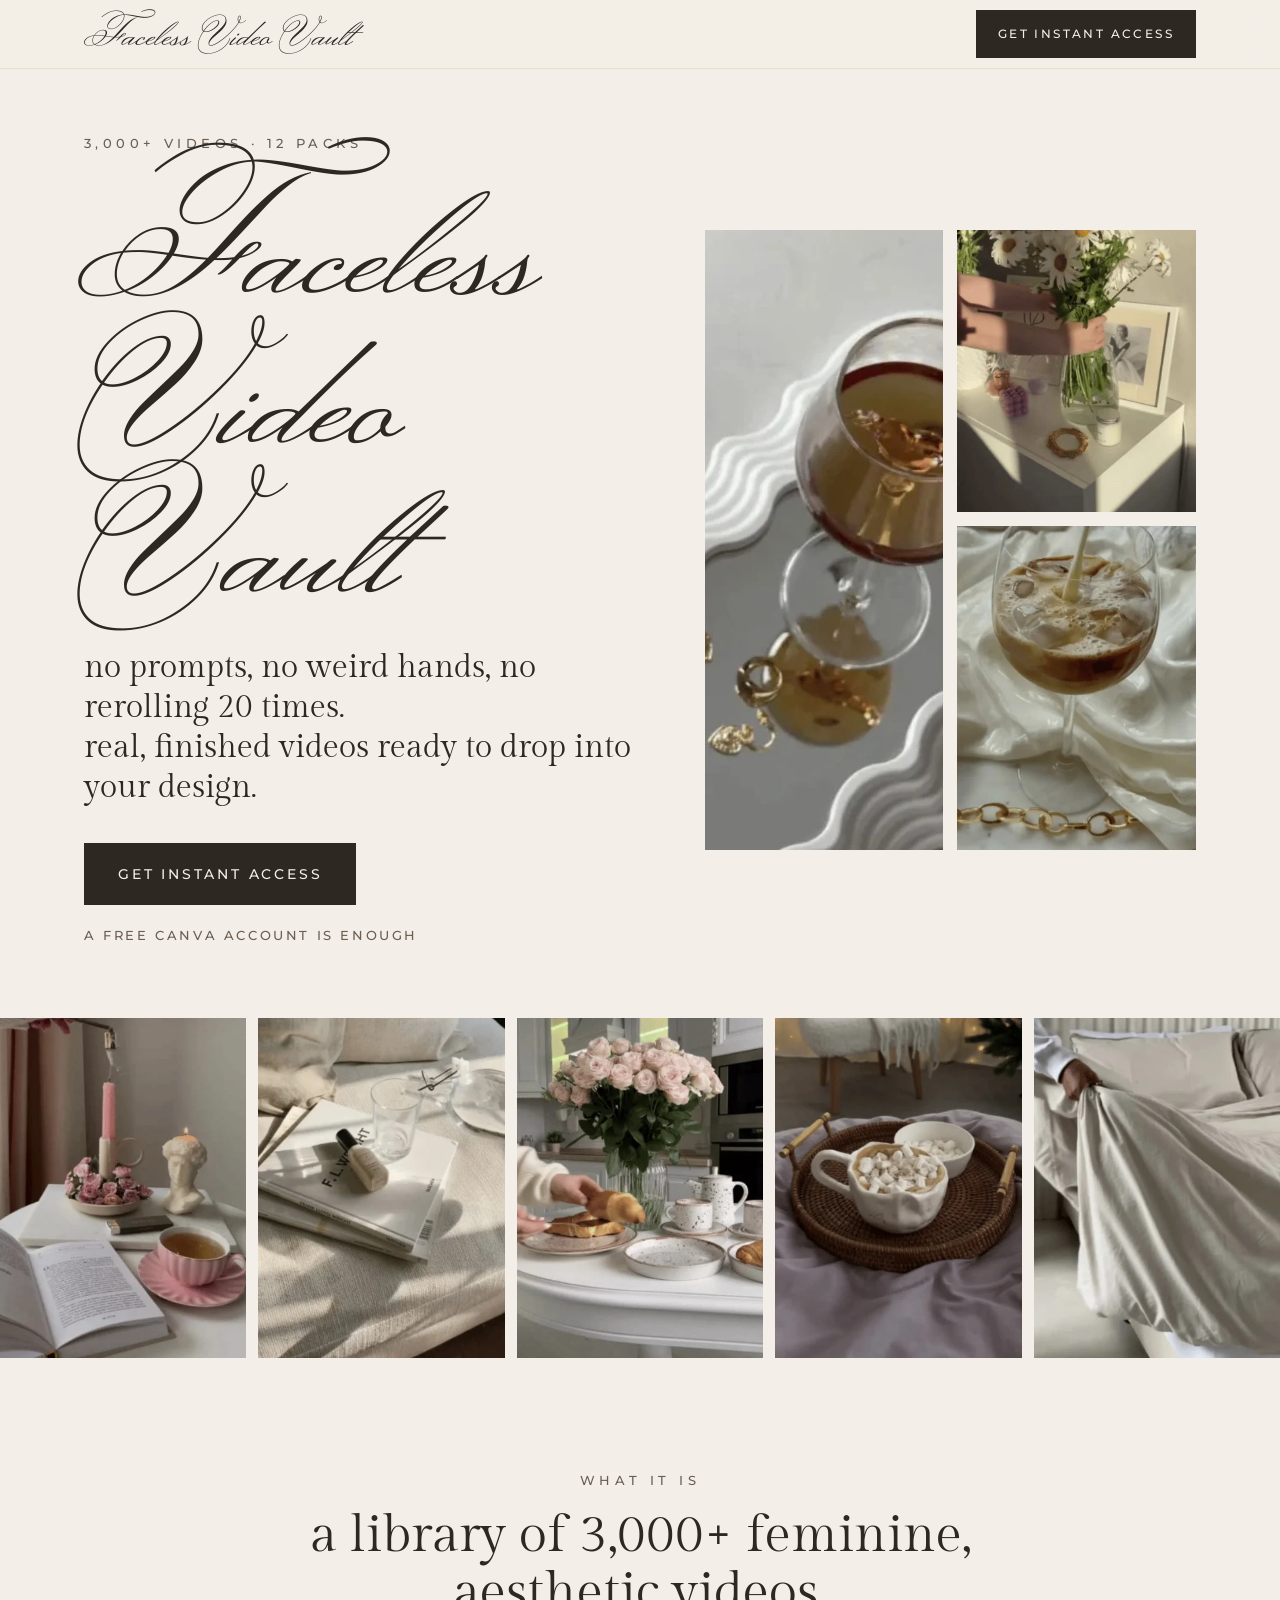
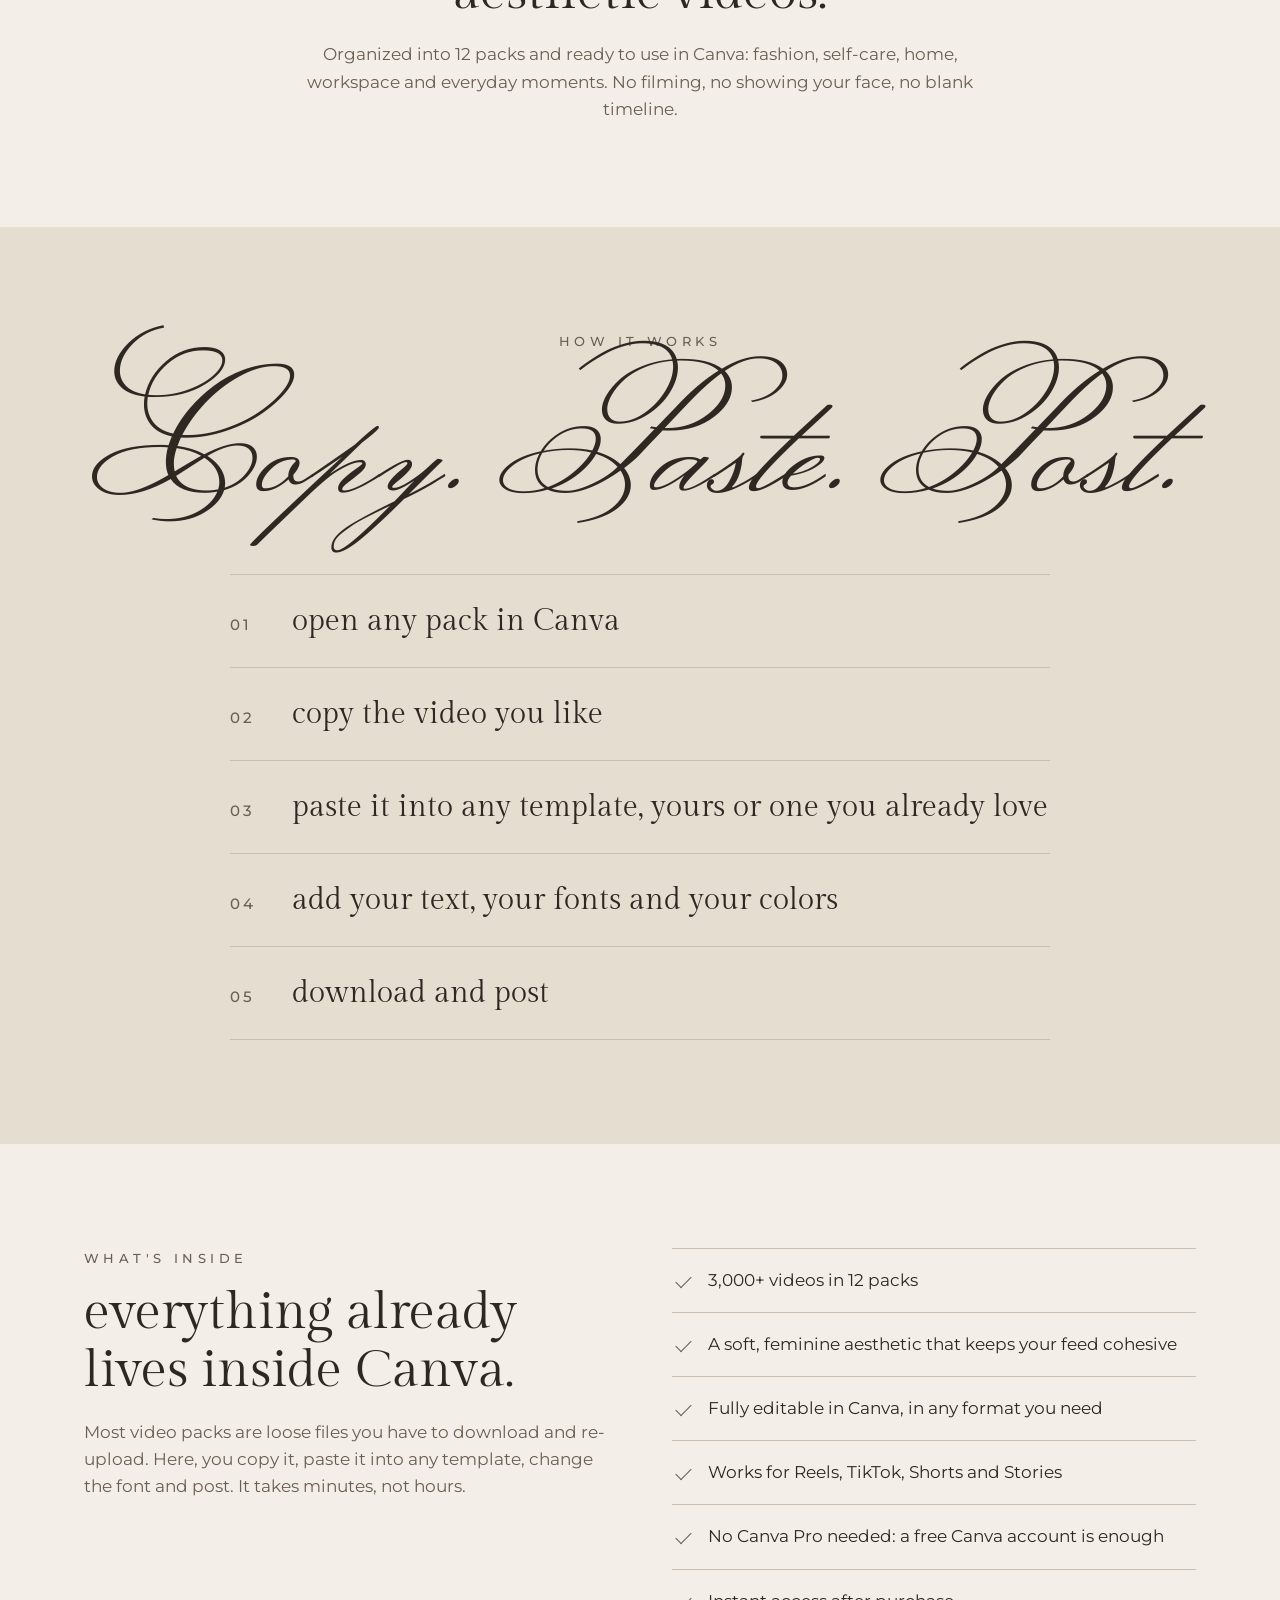
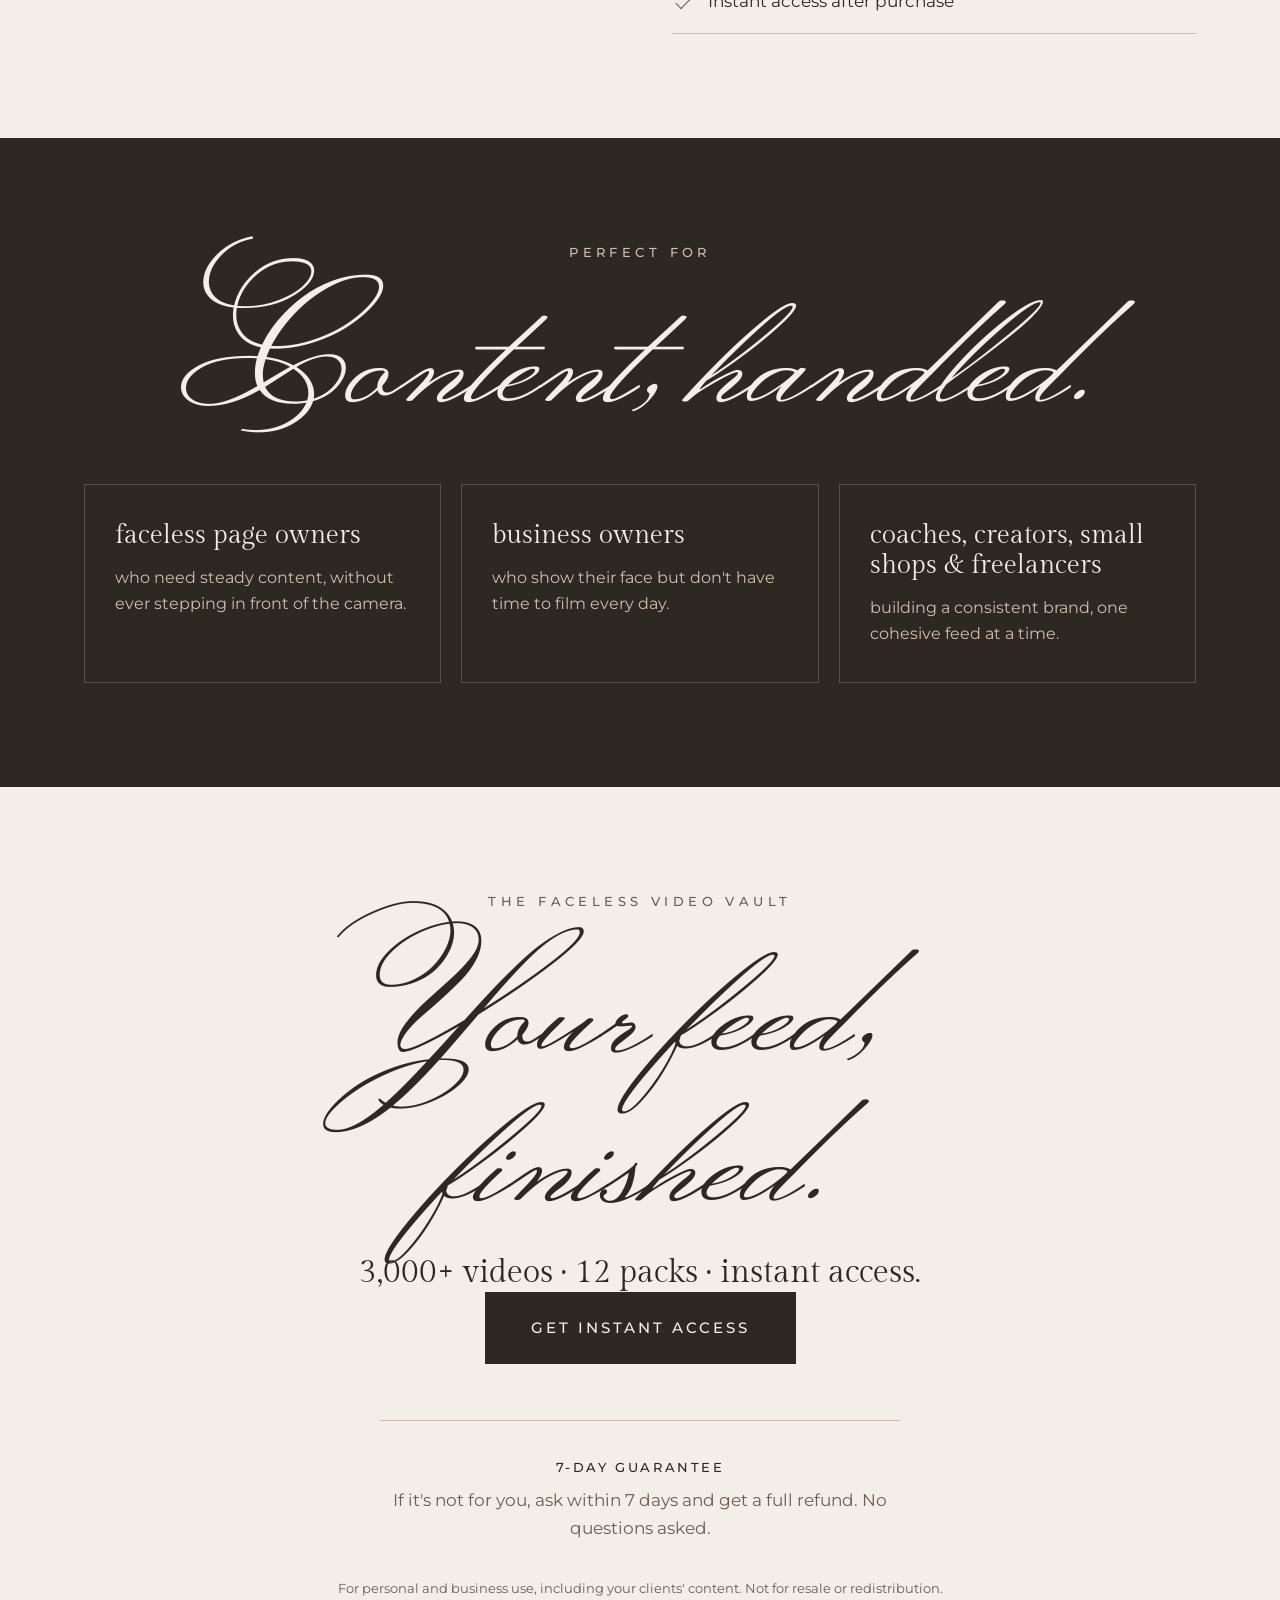
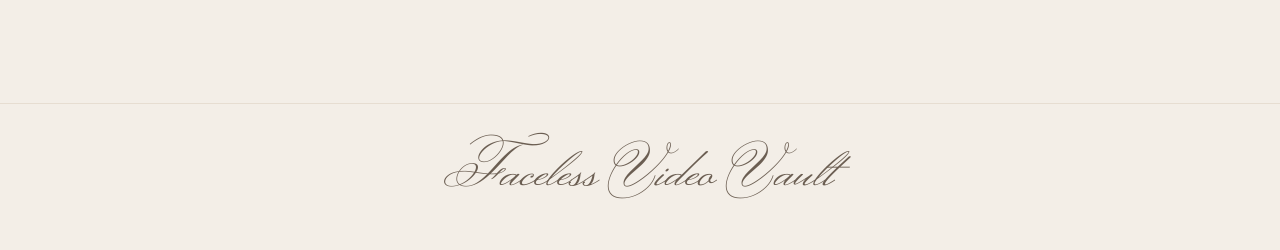
==== faceless-video-vault/index.html @ b36aadd5 "Add Faceless Video Vault landing page (EN) in /faceless-video-vault Co-Authored-By: Claude Sonnet 5." ====
<!DOCTYPE html>
<html lang="en">
<head>
<meta charset="UTF-8">
<meta name="viewport" content="width=device-width, initial-scale=1.0">
<title>The Faceless Video Vault — 3,000+ aesthetic videos for Canva</title>
<meta name="description" content="3,000+ feminine, aesthetic videos in 12 packs, ready to use in Canva. No filming, no showing your face, no blank timeline.">
<link rel="preconnect" href="https://fonts.googleapis.com">
<link rel="preconnect" href="https://fonts.gstatic.com" crossorigin>
<link href="https://fonts.googleapis.com/css2?family=Gilda+Display&family=Monsieur+La+Doulaise&family=Montserrat:wght@300;400;500&display=swap" rel="stylesheet">
<link rel="stylesheet" href="styles.css">
</head>
<body>

<header class="nav">
  <div class="wrap nav-inner">
    <a href="#top" class="brand">Faceless Video Vault</a>
    <a href="#buy" class="btn btn-sm">Get instant access</a>
  </div>
</header>

<main id="top">

<!-- HERO -->
<section class="hero">
  <div class="wrap hero-grid">
    <div class="hero-copy">
      <p class="eyebrow">3,000+ videos · 12 packs</p>
      <h1 class="script hero-title">Faceless<br>Video Vault</h1>
      <p class="lead serif">no prompts, no weird hands, no rerolling 20 times.<br>real, finished videos ready to drop into your design.</p>
      <div class="hero-actions">
        <a href="#buy" class="btn">Get instant access</a>
        <span class="small-caps muted">A free Canva account is enough</span>
      </div>
    </div>
    <div class="hero-photos" aria-hidden="true">
      <img class="ph ph-a" src="assets/wine-glass.webp" alt="" width="453" height="726">
      <div class="ph-col">
        <img class="ph ph-b" src="assets/daisies.webp" alt="" width="453" height="607">
        <img class="ph ph-c" src="assets/iced-latte.webp" alt="" width="452" height="607">
      </div>
    </div>
  </div>
</section>

<!-- STRIP -->
<section class="strip" aria-label="Preview">
  <div class="strip-row" aria-hidden="true">
    <img src="assets/candle-tea.webp" alt="" loading="lazy">
    <img src="assets/book-shadow.webp" alt="" loading="lazy">
    <img src="assets/roses-croissant.webp" alt="" loading="lazy">
    <img src="assets/cocoa-tray.webp" alt="" loading="lazy">
    <img src="assets/linen-bed.webp" alt="" loading="lazy">
  </div>
</section>

<!-- WHAT IT IS -->
<section class="section center">
  <div class="wrap narrow">
    <p class="eyebrow">What it is</p>
    <h2 class="serif h2">a library of 3,000+ feminine, aesthetic videos.</h2>
    <p class="body">Organized into 12 packs and ready to use in Canva: fashion, self-care, home, workspace and everyday moments. No filming, no showing your face, no blank timeline.</p>
  </div>
</section>

<!-- HOW IT WORKS -->
<section class="section linen">
  <div class="wrap">
    <div class="center">
      <p class="eyebrow">How it works</p>
      <h2 class="script h2-script">Copy. Paste. Post.</h2>
    </div>
    <ol class="steps">
      <li><span class="num">01</span><span class="serif">open any pack in Canva</span></li>
      <li><span class="num">02</span><span class="serif">copy the video you like</span></li>
      <li><span class="num">03</span><span class="serif">paste it into any template, yours or one you already love</span></li>
      <li><span class="num">04</span><span class="serif">add your text, your fonts and your colors</span></li>
      <li><span class="num">05</span><span class="serif">download and post</span></li>
    </ol>
  </div>
</section>

<!-- WHAT'S INSIDE -->
<section class="section">
  <div class="wrap inside-grid">
    <div>
      <p class="eyebrow">What's inside</p>
      <h2 class="serif h2">everything already lives inside Canva.</h2>
      <p class="body">Most video packs are loose files you have to download and re-upload. Here, you copy it, paste it into any template, change the font and post. It takes minutes, not hours.</p>
    </div>
    <ul class="checks">
      <li>3,000+ videos in 12 packs</li>
      <li>A soft, feminine aesthetic that keeps your feed cohesive</li>
      <li>Fully editable in Canva, in any format you need</li>
      <li>Works for Reels, TikTok, Shorts and Stories</li>
      <li>No Canva Pro needed: a free Canva account is enough</li>
      <li>Instant access after purchase</li>
    </ul>
  </div>
</section>

<!-- PERFECT FOR -->
<section class="section dark">
  <div class="wrap">
    <div class="center">
      <p class="eyebrow light">Perfect for</p>
      <h2 class="script h2-script">Content, handled.</h2>
    </div>
    <div class="cards">
      <div class="card">
        <h3 class="serif">faceless page owners</h3>
        <p>who need steady content, without ever stepping in front of the camera.</p>
      </div>
      <div class="card">
        <h3 class="serif">business owners</h3>
        <p>who show their face but don't have time to film every day.</p>
      </div>
      <div class="card">
        <h3 class="serif">coaches, creators, small shops &amp; freelancers</h3>
        <p>building a consistent brand, one cohesive feed at a time.</p>
      </div>
    </div>
  </div>
</section>

<!-- BUY -->
<section class="section center" id="buy">
  <div class="wrap narrow">
    <p class="eyebrow">The Faceless Video Vault</p>
    <h2 class="script h2-script big">Your feed, finished.</h2>
    <p class="serif lead">3,000+ videos · 12 packs · instant access.</p>
    <!-- TODO: replace # with your Whop checkout link -->
    <a href="#" class="btn btn-lg" id="whop-link">Get instant access</a>
    <div class="guarantee">
      <p class="small-caps">7-day guarantee</p>
      <p class="body">If it's not for you, ask within 7 days and get a full refund. No questions asked.</p>
    </div>
    <p class="fine">For personal and business use, including your clients' content. Not for resale or redistribution.</p>
  </div>
</section>

</main>

<footer class="footer">
  <div class="wrap">
    <span class="script foot-script">Faceless Video Vault</span>
  </div>
</footer>

</body>
</html>
---- faceless-video-vault/styles.css ----
:root{
  --cream:#F3EEE7;--linen:#E6DDD1;--greige:#CDBFAF;--rose:#D9B8AE;
  --cocoa:#6B5E52;--espresso:#2E2823;
}
*{box-sizing:border-box}
html{scroll-behavior:smooth}
body{margin:0;background:var(--cream);color:var(--espresso);font-family:'Montserrat',system-ui,sans-serif;font-weight:400;line-height:1.6;-webkit-font-smoothing:antialiased}
img{display:block;max-width:100%}
a{color:inherit}
.wrap{width:100%;max-width:1160px;margin:0 auto;padding:0 24px}
.narrow{max-width:760px}
.center{text-align:center}
.script{font-family:'Monsieur La Doulaise',cursive;font-weight:400;line-height:.9}
.serif{font-family:'Gilda Display',serif;font-weight:400}
.eyebrow{font-size:13px;letter-spacing:.34em;text-transform:uppercase;color:var(--cocoa);font-weight:500;margin:0 0 16px}
.eyebrow.light{color:var(--greige)}
.small-caps{font-size:13px;letter-spacing:.2em;text-transform:uppercase;font-weight:500;margin:0}
.muted{color:var(--cocoa)}
.body{font-size:17px;color:var(--cocoa);margin:0}
.lead{font-size:clamp(22px,3vw,32px);line-height:1.25;margin:0}
.h2{font-size:clamp(30px,4.4vw,52px);line-height:1.1;margin:0 0 20px}
.h2-script{font-size:clamp(84px,13vw,170px);margin:0}
.h2-script.big{margin:8px 0 24px}

/* nav */
.nav{position:sticky;top:0;z-index:10;background:rgba(243,238,231,.92);backdrop-filter:blur(8px);border-bottom:1px solid var(--linen)}
.nav-inner{display:flex;align-items:center;justify-content:space-between;height:68px}
.brand{font-family:'Monsieur La Doulaise',cursive;font-size:38px;text-decoration:none;line-height:1}

/* buttons */
.btn{display:inline-block;background:var(--espresso);color:var(--cream);font-size:14px;letter-spacing:.2em;text-transform:uppercase;font-weight:500;padding:20px 34px;text-decoration:none;transition:background .2s,transform .2s}
.btn:hover{background:var(--cocoa);transform:translateY(-2px)}
.btn:focus-visible{outline:2px solid var(--espresso);outline-offset:3px}
.btn-sm{padding:14px 22px;font-size:12px}
.btn-lg{padding:24px 46px;font-size:15px}

/* hero */
.hero{padding:64px 0 72px}
.hero-grid{display:grid;grid-template-columns:1.15fr 1fr;gap:56px;align-items:center}
.hero-title{font-size:clamp(96px,13vw,190px);margin:0 0 28px -6px}
.hero-copy .lead{margin-bottom:36px}
.hero-actions{display:flex;flex-wrap:wrap;align-items:center;gap:20px 28px}
.hero-photos{display:flex;gap:14px;height:620px}
.ph{width:100%;object-fit:cover}
.ph-a{flex:1;height:100%;min-width:0}
.ph-col{flex:1;display:flex;flex-direction:column;gap:14px;min-width:0}
.ph-b{flex:1;min-height:0}
.ph-c{flex:1.15;min-height:0}
.hero-photos > .ph-a{width:50%}

/* strip */
.strip{overflow:hidden;padding:0 0 8px}
.strip-row{display:grid;grid-template-columns:repeat(5,1fr);gap:12px}
.strip-row img{width:100%;height:340px;object-fit:cover}

/* sections */
.section{padding:104px 0}
.linen{background:var(--linen)}
.dark{background:var(--espresso);color:var(--cream)}
.steps{list-style:none;margin:56px auto 0;padding:0;max-width:820px;border-top:1px solid var(--greige)}
.steps li{display:flex;align-items:baseline;gap:28px;padding:22px 0;border-bottom:1px solid var(--greige);font-size:clamp(20px,2.6vw,30px)}
.num{font-family:'Montserrat',sans-serif;font-size:15px;letter-spacing:.2em;color:var(--cocoa);font-weight:500;flex:none;width:34px}
.inside-grid{display:grid;grid-template-columns:1fr 1fr;gap:64px;align-items:start}
.checks{list-style:none;margin:0;padding:0;border-top:1px solid var(--greige)}
.checks li{padding:18px 0 18px 36px;border-bottom:1px solid var(--greige);position:relative;font-size:17px}
.checks li::before{content:"";position:absolute;left:4px;top:27px;width:14px;height:7px;border-left:1.5px solid var(--cocoa);border-bottom:1.5px solid var(--cocoa);transform:rotate(-45deg)}
.cards{display:grid;grid-template-columns:repeat(3,1fr);gap:20px;margin-top:56px}
.card{border:1px solid #5a4f46;padding:36px 30px}
.card h3{font-size:26px;line-height:1.15;margin:0 0 14px}
.card p{margin:0;color:var(--greige);font-size:16px}
.guarantee{margin:56px auto 0;padding-top:36px;border-top:1px solid var(--greige);max-width:520px}
.guarantee .small-caps{margin-bottom:10px}
.fine{font-size:13px;color:var(--cocoa);margin:36px 0 0}
.footer{padding:40px 0 56px;text-align:center;border-top:1px solid var(--linen)}
.foot-script{font-size:56px;color:var(--cocoa)}

/* responsive */
@media (max-width:900px){
  .hero-grid,.inside-grid{grid-template-columns:1fr;gap:40px}
  .hero-photos{height:460px}
  .cards{grid-template-columns:1fr}
  .strip-row{grid-template-columns:repeat(3,1fr)}
  .strip-row img:nth-child(n+4){display:none}
  .strip-row img{height:260px}
  .section{padding:72px 0}
}
@media (max-width:520px){
  .brand{font-size:30px;white-space:nowrap}
  .btn-sm{white-space:nowrap;padding:12px 16px;font-size:11px;letter-spacing:.14em}
  .hero{padding-top:40px}
  .btn-lg{width:100%;text-align:center;padding:22px 20px}
  .hero-actions .btn{width:100%;text-align:center}
  .hero-photos{height:380px}
}
@media (prefers-reduced-motion:reduce){
  html{scroll-behavior:auto}
  .btn{transition:none}
}
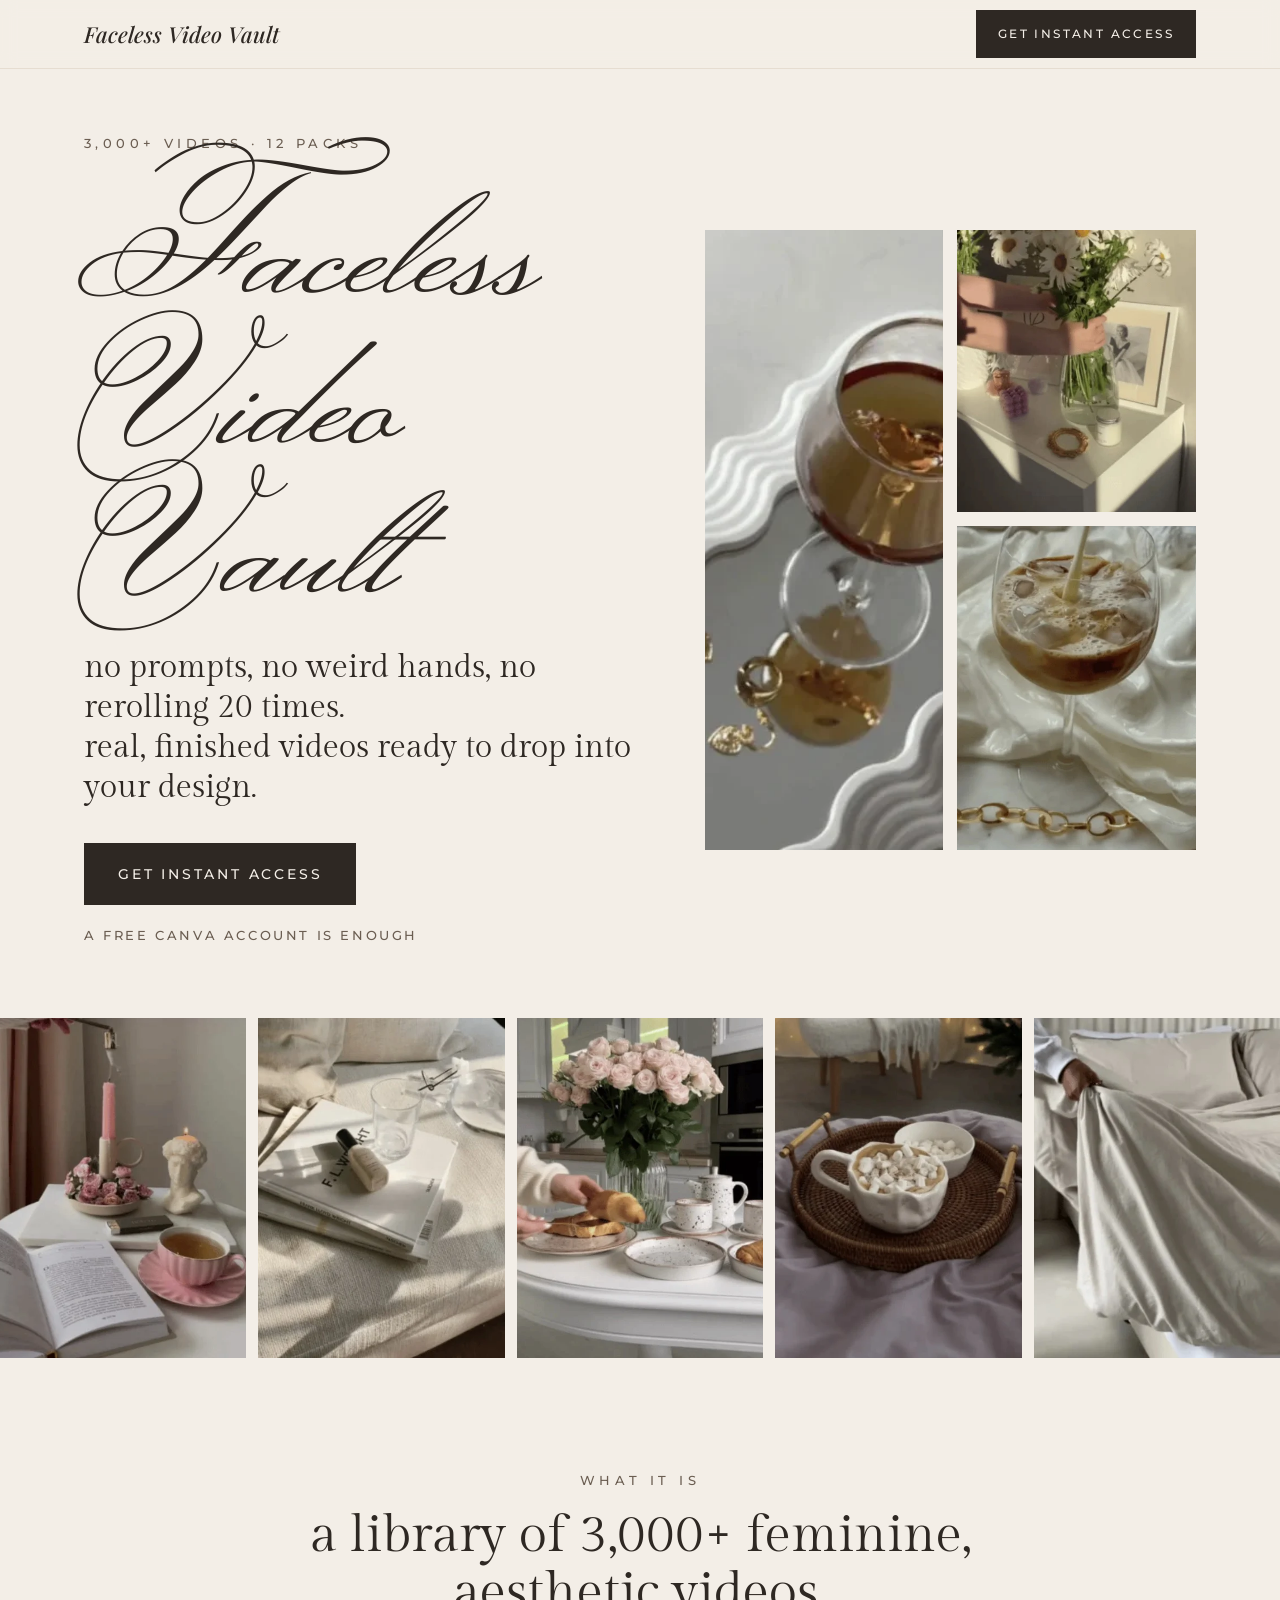
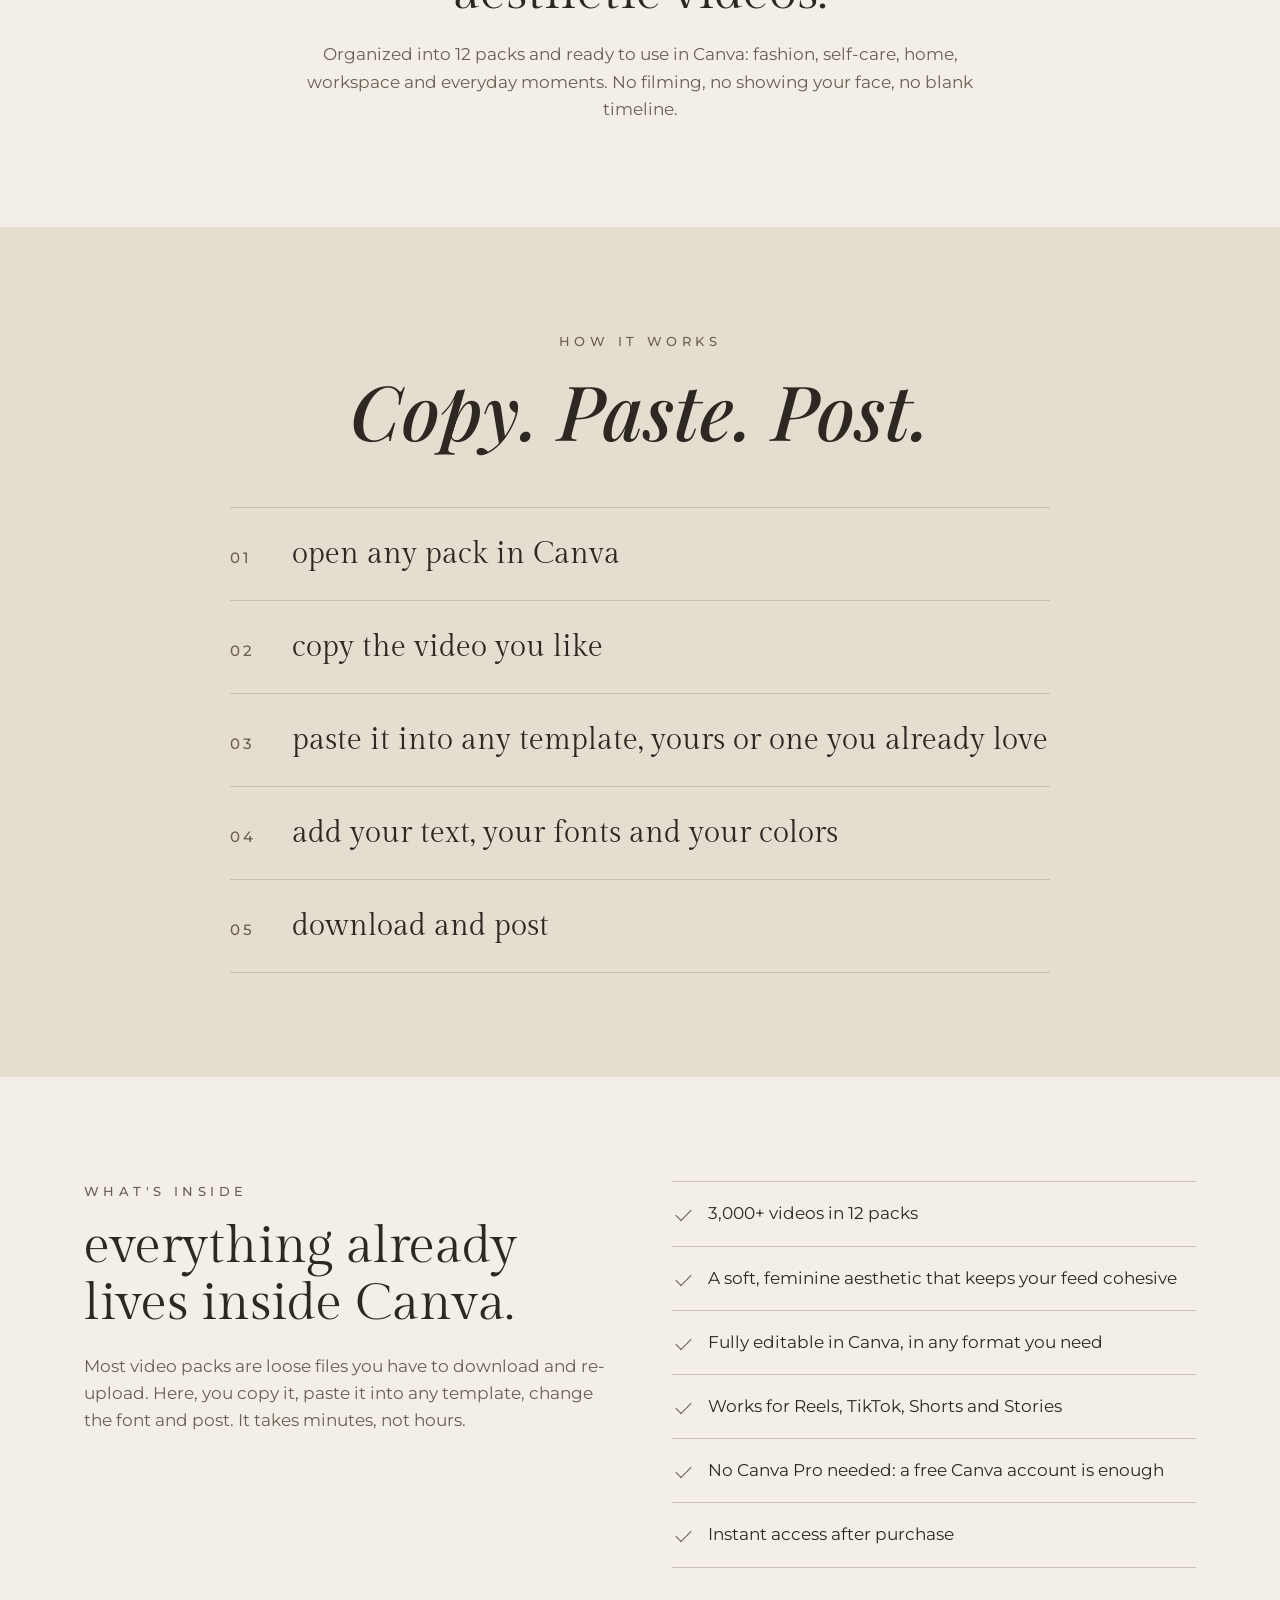
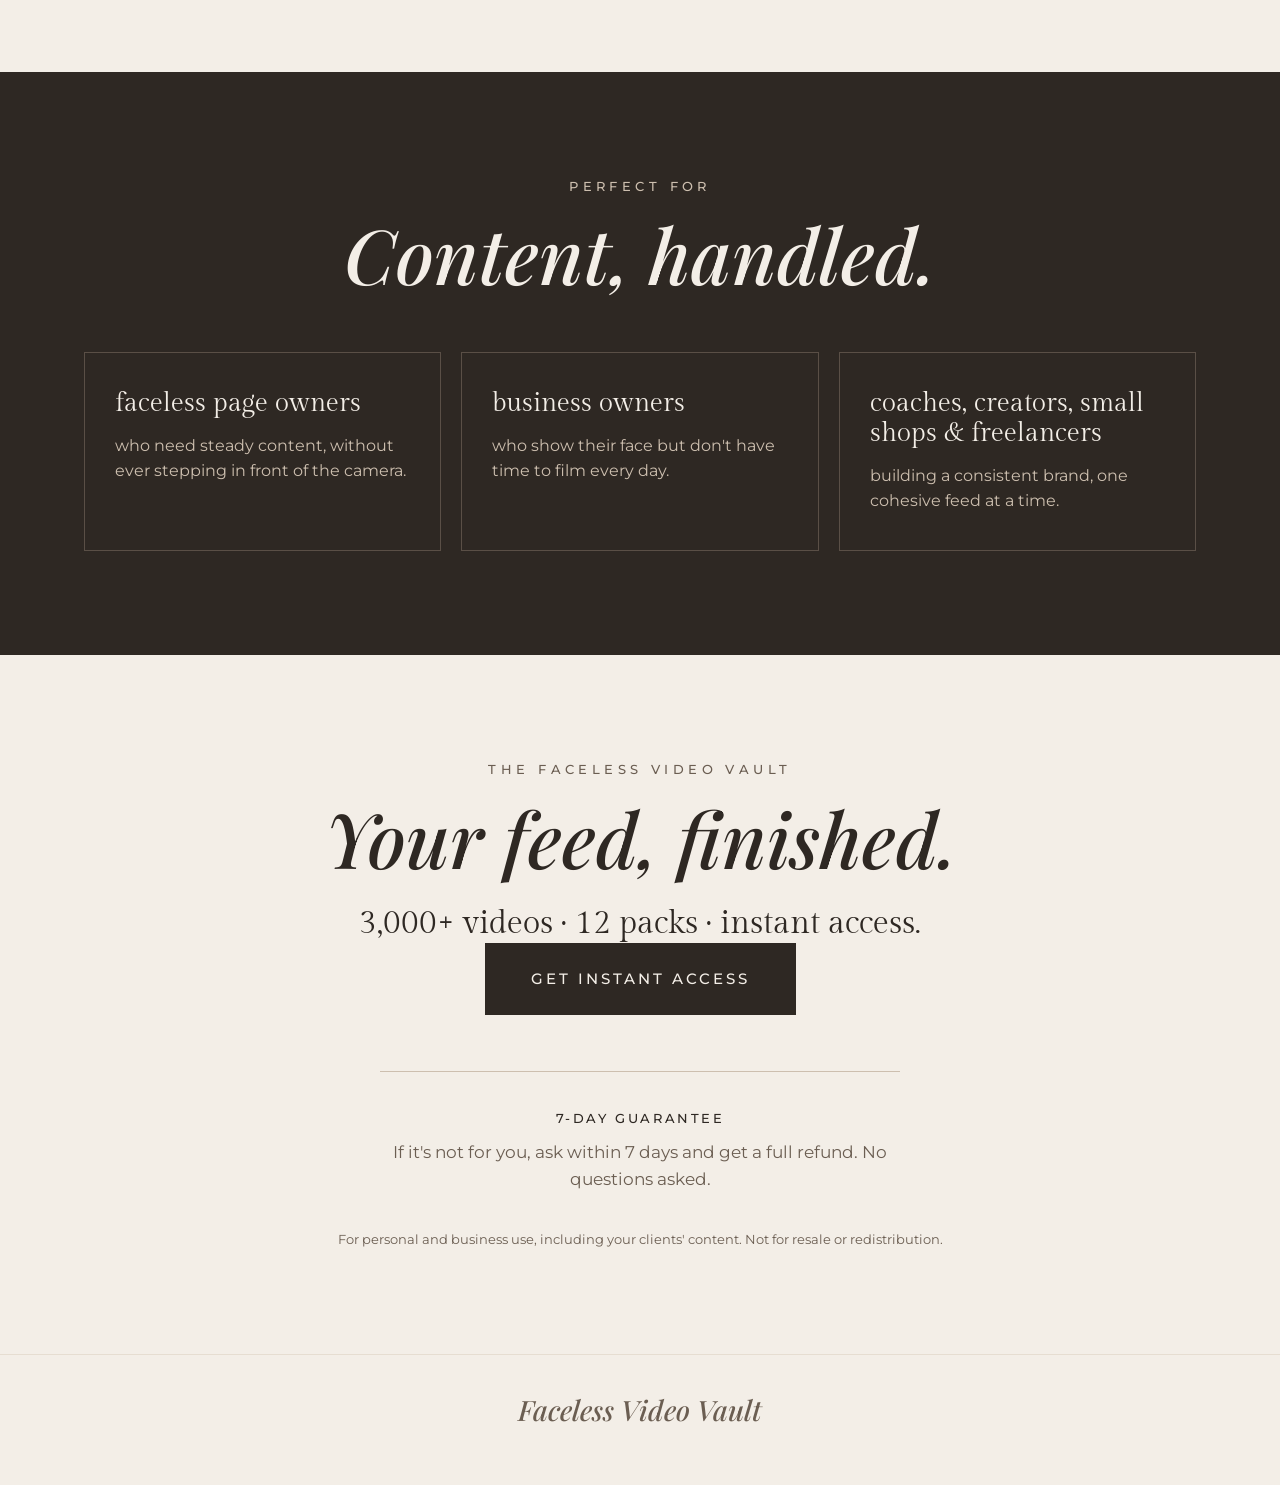
==== commit cbd24021: "Keep ornate script on the banner title only Use Playfair Display Italic for section headings, logo a" ====
--- a/faceless-video-vault/index.html
+++ b/faceless-video-vault/index.html
@@ -7,7 +7,7 @@
 <meta name="description" content="3,000+ feminine, aesthetic videos in 12 packs, ready to use in Canva. No filming, no showing your face, no blank timeline.">
 <link rel="preconnect" href="https://fonts.googleapis.com">
 <link rel="preconnect" href="https://fonts.gstatic.com" crossorigin>
-<link href="https://fonts.googleapis.com/css2?family=Gilda+Display&family=Monsieur+La+Doulaise&family=Montserrat:wght@300;400;500&display=swap" rel="stylesheet">
+<link href="https://fonts.googleapis.com/css2?family=Gilda+Display&family=Monsieur+La+Doulaise&family=Montserrat:wght@300;400;500&family=Playfair+Display:ital,wght@1,500&display=swap" rel="stylesheet">
 <link rel="stylesheet" href="styles.css">
 </head>
 <body>
@@ -68,7 +68,7 @@
   <div class="wrap">
     <div class="center">
       <p class="eyebrow">How it works</p>
-      <h2 class="script h2-script">Copy. Paste. Post.</h2>
+      <h2 class="italic h2-script">Copy. Paste. Post.</h2>
     </div>
     <ol class="steps">
       <li><span class="num">01</span><span class="serif">open any pack in Canva</span></li>
@@ -104,7 +104,7 @@
   <div class="wrap">
     <div class="center">
       <p class="eyebrow light">Perfect for</p>
-      <h2 class="script h2-script">Content, handled.</h2>
+      <h2 class="italic h2-script">Content, handled.</h2>
     </div>
     <div class="cards">
       <div class="card">
@@ -127,7 +127,7 @@
 <section class="section center" id="buy">
   <div class="wrap narrow">
     <p class="eyebrow">The Faceless Video Vault</p>
-    <h2 class="script h2-script big">Your feed, finished.</h2>
+    <h2 class="italic h2-script big">Your feed, finished.</h2>
     <p class="serif lead">3,000+ videos · 12 packs · instant access.</p>
     <!-- TODO: replace # with your Whop checkout link -->
     <a href="#" class="btn btn-lg" id="whop-link">Get instant access</a>
@@ -143,7 +143,7 @@
 
 <footer class="footer">
   <div class="wrap">
-    <span class="script foot-script">Faceless Video Vault</span>
+    <span class="italic foot-script">Faceless Video Vault</span>
   </div>
 </footer>
 
--- a/faceless-video-vault/styles.css
+++ b/faceless-video-vault/styles.css
@@ -12,6 +12,7 @@
 .center{text-align:center}
 .script{font-family:'Monsieur La Doulaise',cursive;font-weight:400;line-height:.9}
 .serif{font-family:'Gilda Display',serif;font-weight:400}
+.italic{font-family:'Playfair Display',serif;font-style:italic;font-weight:500;line-height:1.1}
 .eyebrow{font-size:13px;letter-spacing:.34em;text-transform:uppercase;color:var(--cocoa);font-weight:500;margin:0 0 16px}
 .eyebrow.light{color:var(--greige)}
 .small-caps{font-size:13px;letter-spacing:.2em;text-transform:uppercase;font-weight:500;margin:0}
@@ -19,13 +20,13 @@
 .body{font-size:17px;color:var(--cocoa);margin:0}
 .lead{font-size:clamp(22px,3vw,32px);line-height:1.25;margin:0}
 .h2{font-size:clamp(30px,4.4vw,52px);line-height:1.1;margin:0 0 20px}
-.h2-script{font-size:clamp(84px,13vw,170px);margin:0}
+.h2-script{font-size:clamp(40px,6.2vw,76px);margin:0}
 .h2-script.big{margin:8px 0 24px}
 
 /* nav */
 .nav{position:sticky;top:0;z-index:10;background:rgba(243,238,231,.92);backdrop-filter:blur(8px);border-bottom:1px solid var(--linen)}
 .nav-inner{display:flex;align-items:center;justify-content:space-between;height:68px}
-.brand{font-family:'Monsieur La Doulaise',cursive;font-size:38px;text-decoration:none;line-height:1}
+.brand{font-family:'Playfair Display',serif;font-style:italic;font-weight:500;font-size:22px;text-decoration:none;line-height:1}
 
 /* buttons */
 .btn{display:inline-block;background:var(--espresso);color:var(--cream);font-size:14px;letter-spacing:.2em;text-transform:uppercase;font-weight:500;padding:20px 34px;text-decoration:none;transition:background .2s,transform .2s}
@@ -72,7 +73,7 @@
 .guarantee .small-caps{margin-bottom:10px}
 .fine{font-size:13px;color:var(--cocoa);margin:36px 0 0}
 .footer{padding:40px 0 56px;text-align:center;border-top:1px solid var(--linen)}
-.foot-script{font-size:56px;color:var(--cocoa)}
+.foot-script{font-size:28px;color:var(--cocoa)}
 
 /* responsive */
 @media (max-width:900px){
@@ -85,7 +86,7 @@
   .section{padding:72px 0}
 }
 @media (max-width:520px){
-  .brand{font-size:30px;white-space:nowrap}
+  .brand{font-size:16px;white-space:nowrap}
   .btn-sm{white-space:nowrap;padding:12px 16px;font-size:11px;letter-spacing:.14em}
   .hero{padding-top:40px}
   .btn-lg{width:100%;text-align:center;padding:22px 20px}
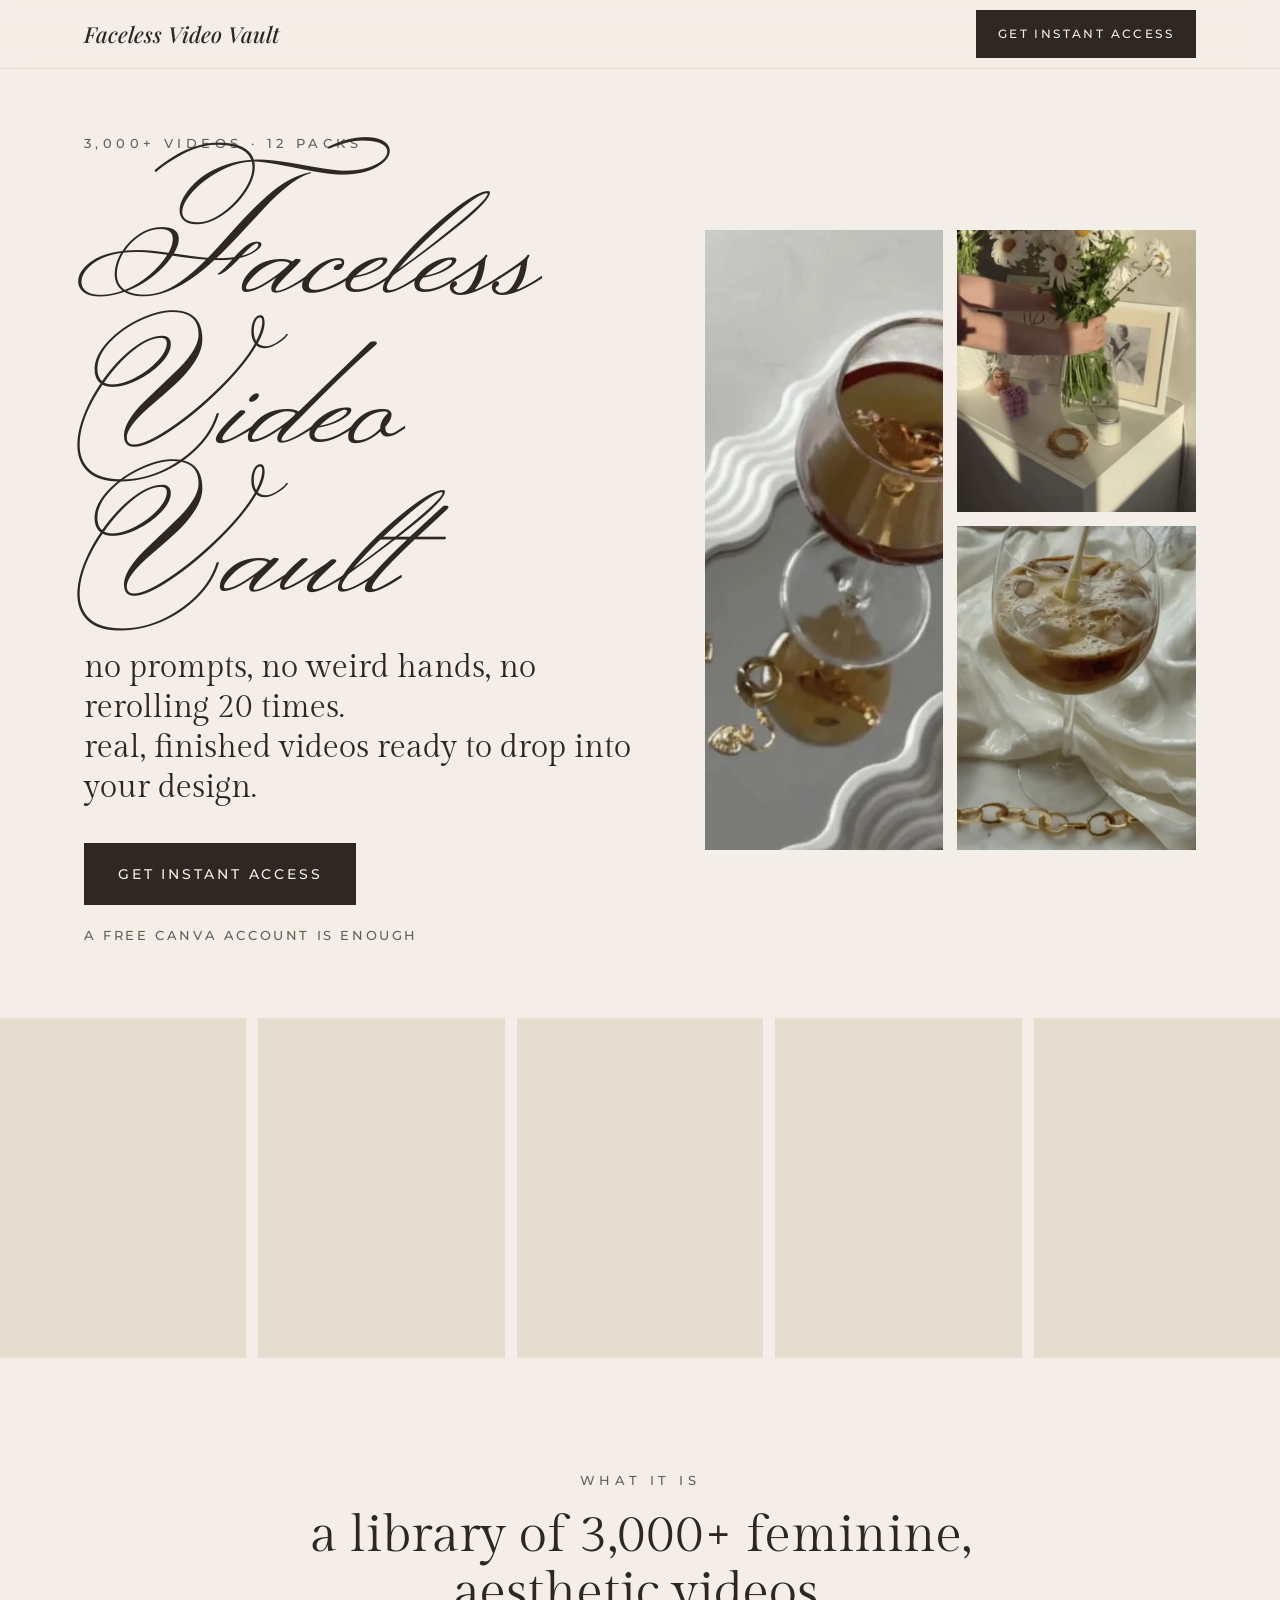
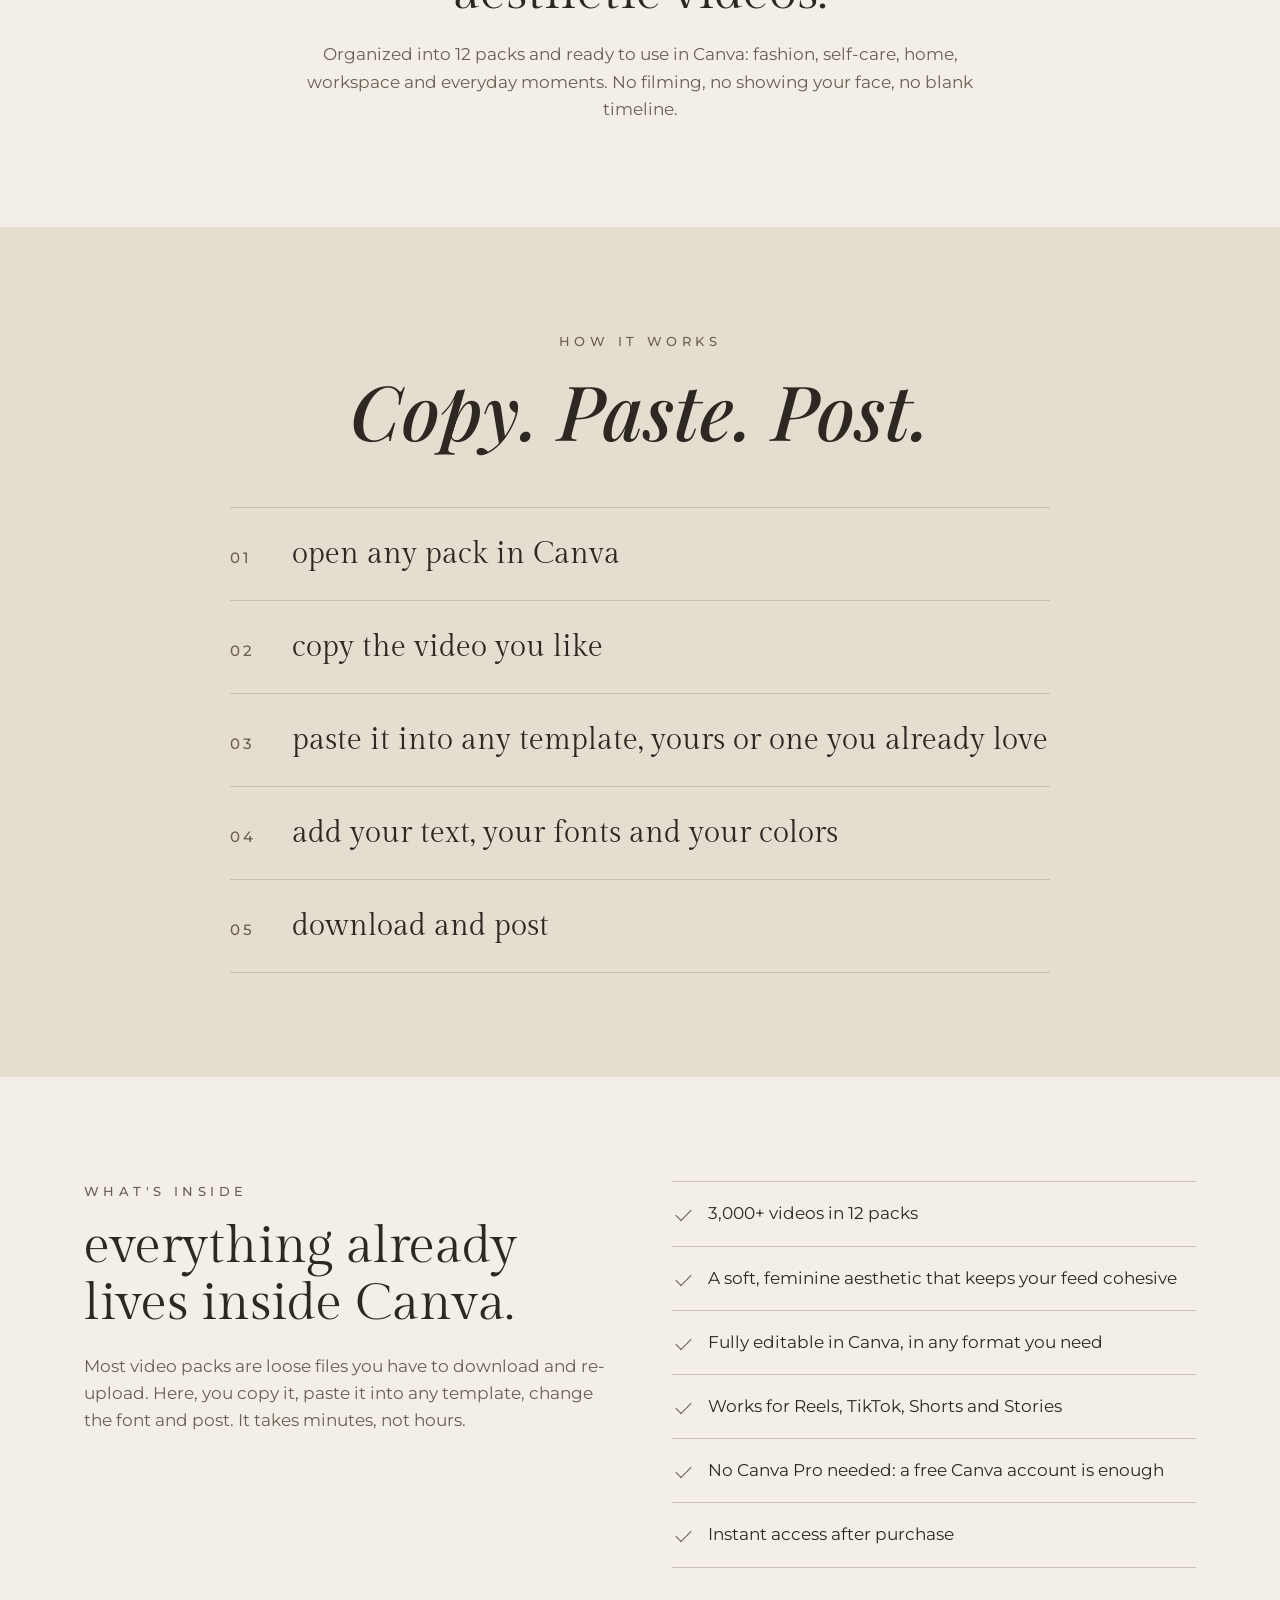
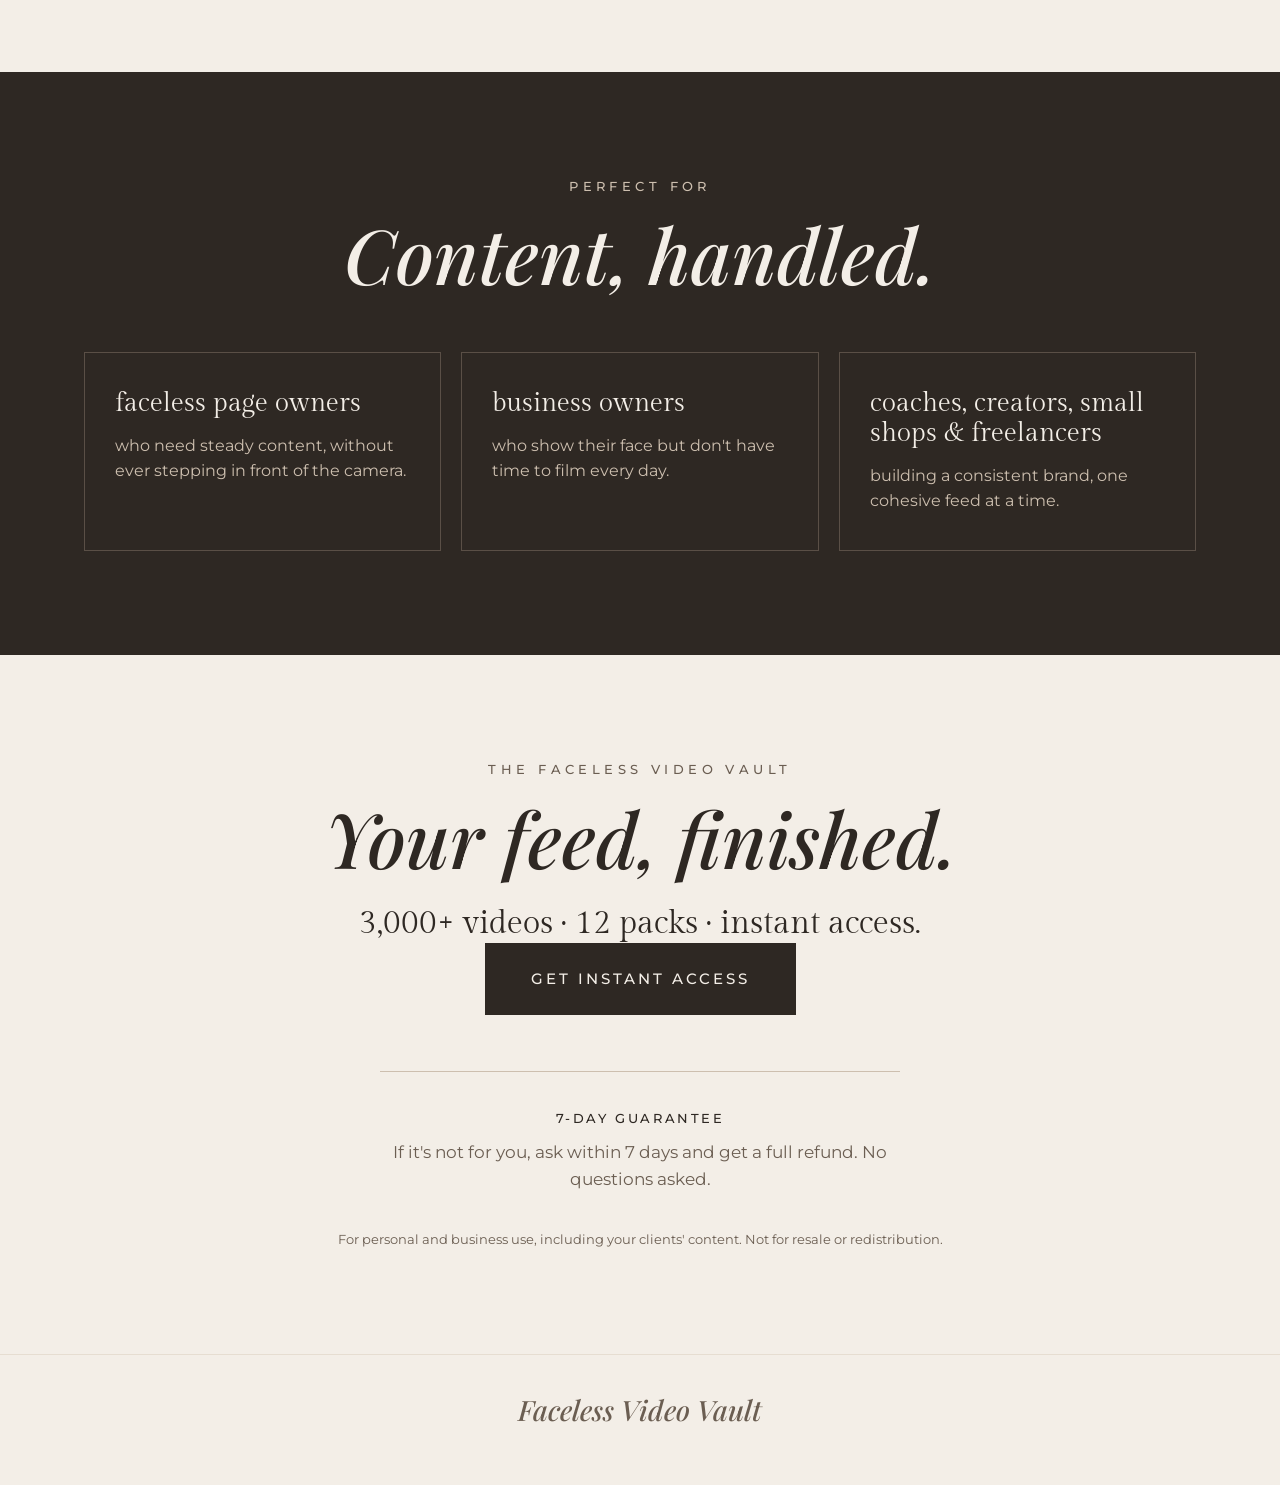
==== commit f21b70aa: "Use real pack videos in the preview strip Replace the five still photos with looping, muted clips ex" ====
--- a/faceless-video-vault/index.html
+++ b/faceless-video-vault/index.html
@@ -46,11 +46,11 @@
 <!-- STRIP -->
 <section class="strip" aria-label="Preview">
   <div class="strip-row" aria-hidden="true">
-    <img src="assets/candle-tea.webp" alt="" loading="lazy">
-    <img src="assets/book-shadow.webp" alt="" loading="lazy">
-    <img src="assets/roses-croissant.webp" alt="" loading="lazy">
-    <img src="assets/cocoa-tray.webp" alt="" loading="lazy">
-    <img src="assets/linen-bed.webp" alt="" loading="lazy">
+    <video src="assets/video/tulips-latte.mp4" autoplay muted loop playsinline preload="metadata"></video>
+    <video src="assets/video/glass-boucle.mp4" autoplay muted loop playsinline preload="metadata"></video>
+    <video src="assets/video/iced-coffee-satin.mp4" autoplay muted loop playsinline preload="metadata"></video>
+    <video src="assets/video/cereal-sofa.mp4" autoplay muted loop playsinline preload="metadata"></video>
+    <video src="assets/video/candles-dessert.mp4" autoplay muted loop playsinline preload="metadata"></video>
   </div>
 </section>
 
--- a/faceless-video-vault/styles.css
+++ b/faceless-video-vault/styles.css
@@ -52,7 +52,7 @@
 /* strip */
 .strip{overflow:hidden;padding:0 0 8px}
 .strip-row{display:grid;grid-template-columns:repeat(5,1fr);gap:12px}
-.strip-row img{width:100%;height:340px;object-fit:cover}
+.strip-row video{display:block;width:100%;height:340px;object-fit:cover;background:var(--linen)}
 
 /* sections */
 .section{padding:104px 0}
@@ -81,8 +81,8 @@
   .hero-photos{height:460px}
   .cards{grid-template-columns:1fr}
   .strip-row{grid-template-columns:repeat(3,1fr)}
-  .strip-row img:nth-child(n+4){display:none}
-  .strip-row img{height:260px}
+  .strip-row video:nth-child(n+4){display:none}
+  .strip-row video{height:260px}
   .section{padding:72px 0}
 }
 @media (max-width:520px){
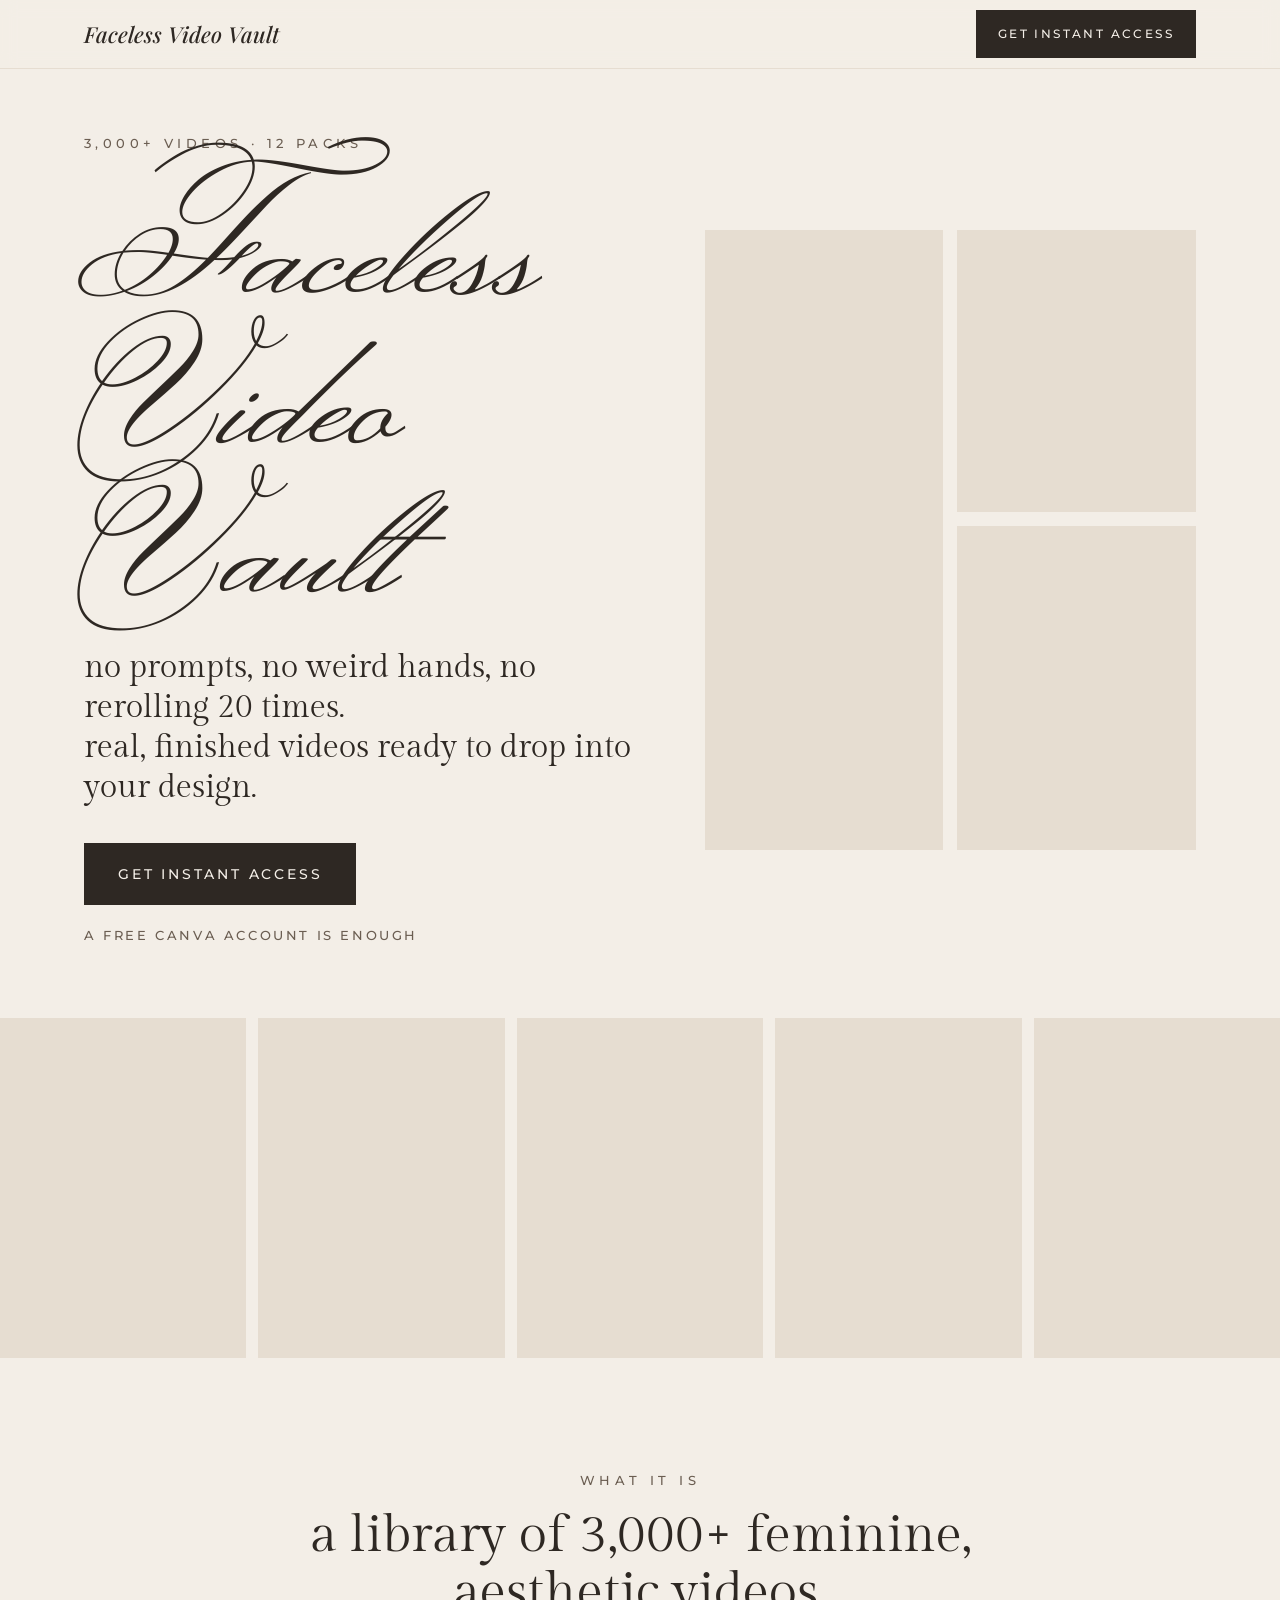
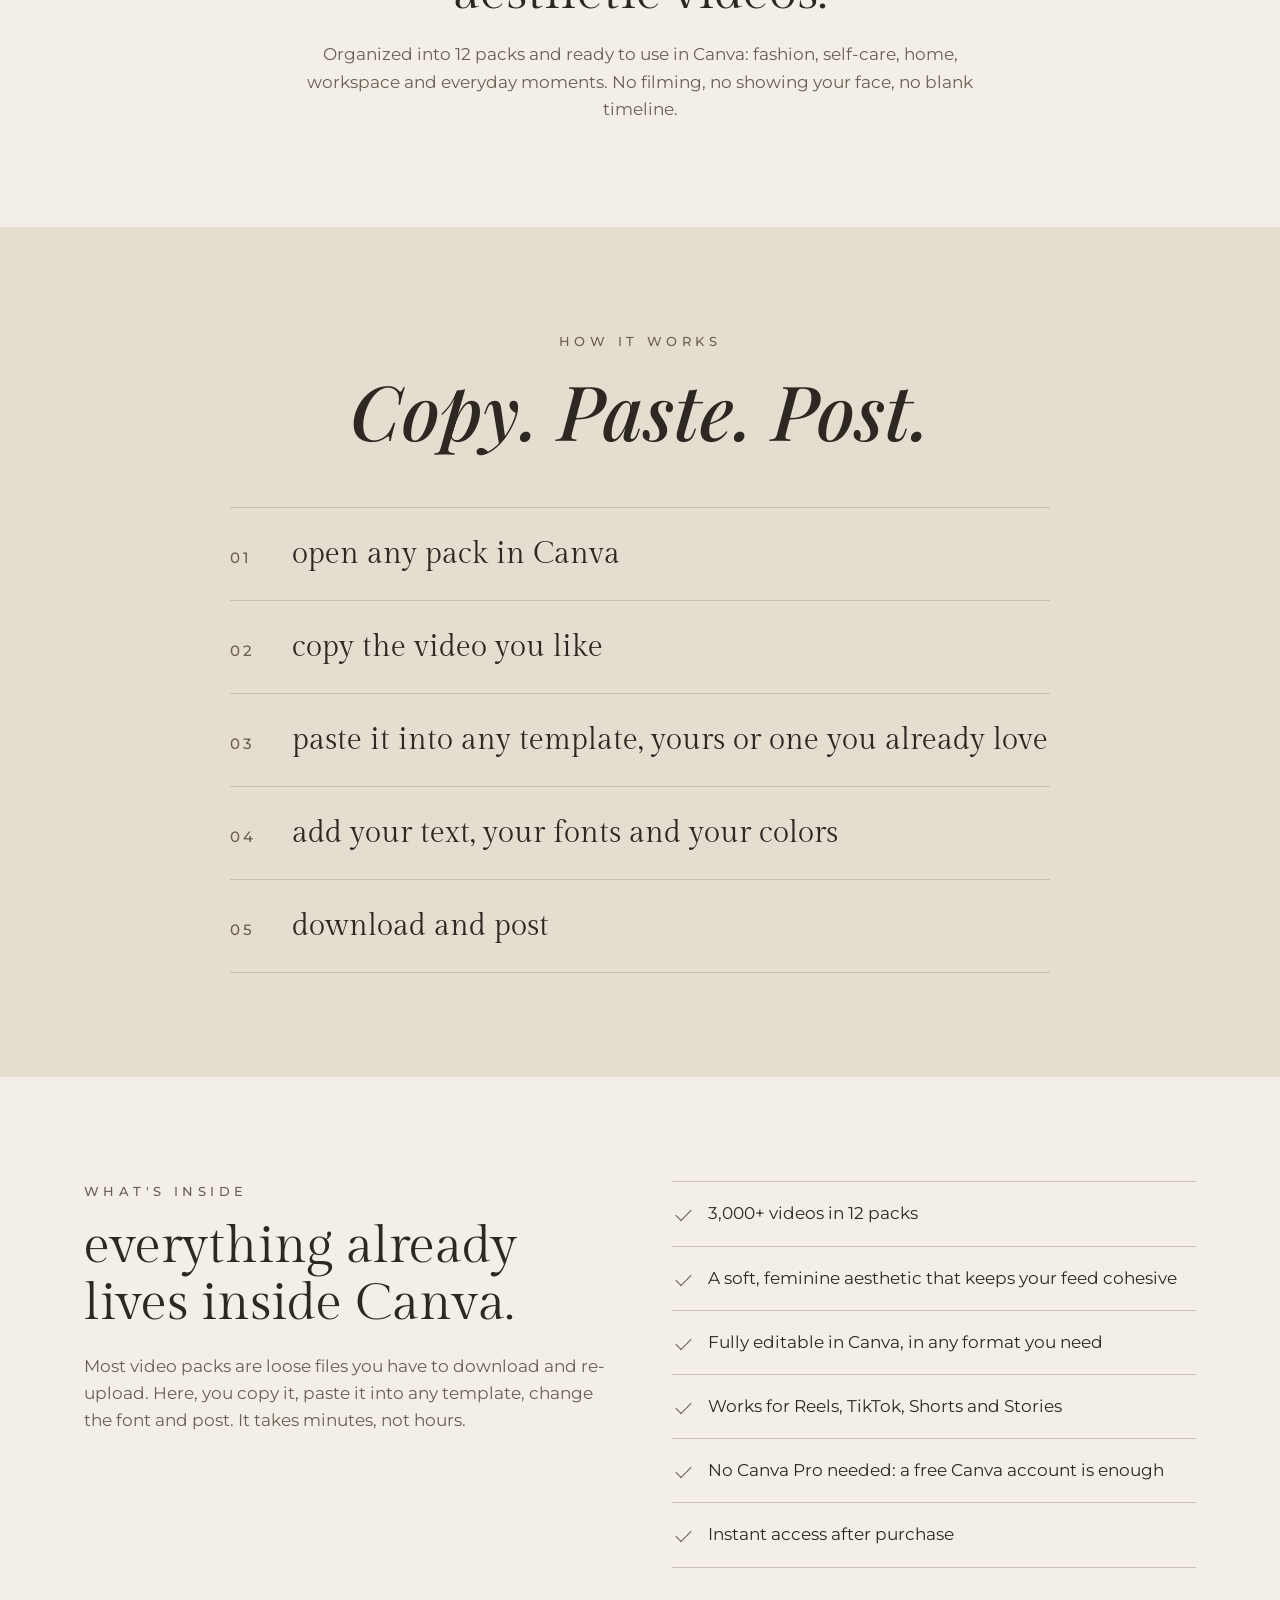
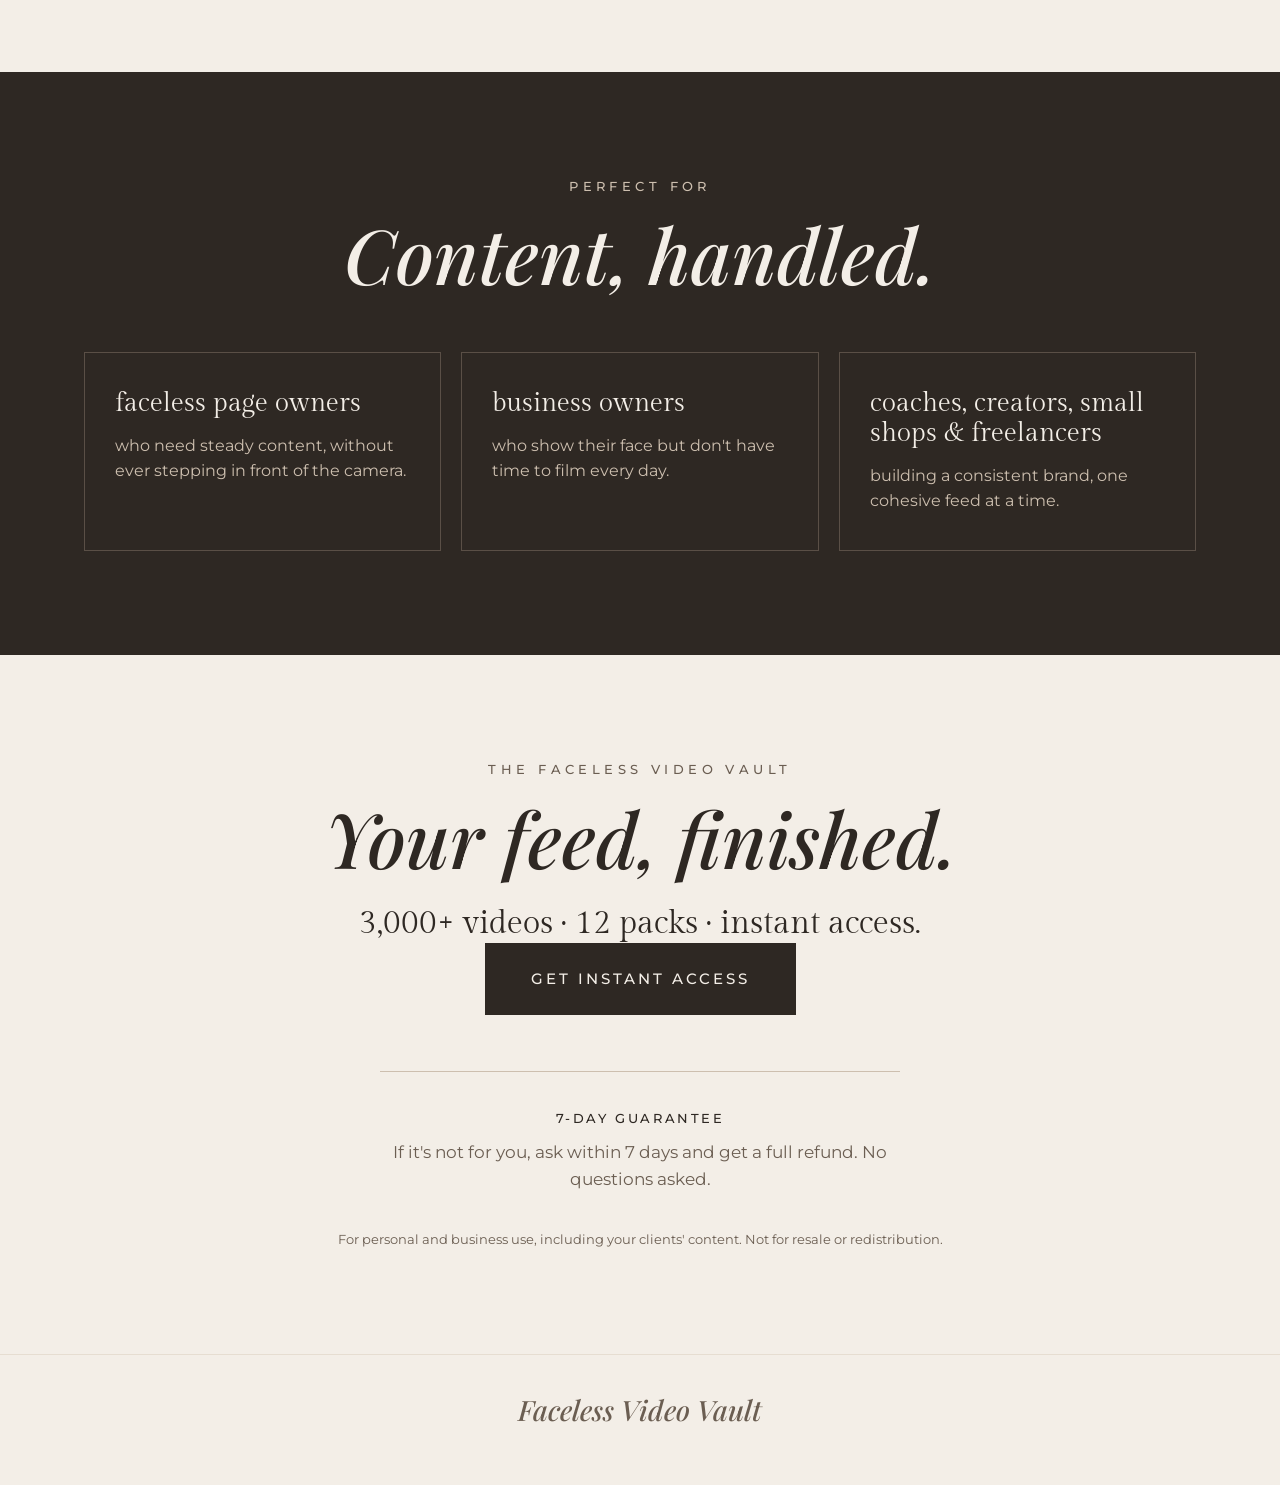
==== commit bb22bb56: "Use real pack videos in the hero Replace the three hero photos with looping, muted clips from Videos" ====
--- a/faceless-video-vault/index.html
+++ b/faceless-video-vault/index.html
@@ -34,10 +34,10 @@
       </div>
     </div>
     <div class="hero-photos" aria-hidden="true">
-      <img class="ph ph-a" src="assets/wine-glass.webp" alt="" width="453" height="726">
+      <video class="ph ph-a" src="assets/video/desk-candle.mp4" autoplay muted loop playsinline preload="auto"></video>
       <div class="ph-col">
-        <img class="ph ph-b" src="assets/daisies.webp" alt="" width="453" height="607">
-        <img class="ph ph-c" src="assets/iced-latte.webp" alt="" width="452" height="607">
+        <video class="ph ph-b" src="assets/video/iced-coffee-book.mp4" autoplay muted loop playsinline preload="auto"></video>
+        <video class="ph ph-c" src="assets/video/tea-breakfast.mp4" autoplay muted loop playsinline preload="auto"></video>
       </div>
     </div>
   </div>
--- a/faceless-video-vault/styles.css
+++ b/faceless-video-vault/styles.css
@@ -42,7 +42,7 @@
 .hero-copy .lead{margin-bottom:36px}
 .hero-actions{display:flex;flex-wrap:wrap;align-items:center;gap:20px 28px}
 .hero-photos{display:flex;gap:14px;height:620px}
-.ph{width:100%;object-fit:cover}
+.ph{display:block;width:100%;object-fit:cover;background:var(--linen)}
 .ph-a{flex:1;height:100%;min-width:0}
 .ph-col{flex:1;display:flex;flex-direction:column;gap:14px;min-width:0}
 .ph-b{flex:1;min-height:0}
